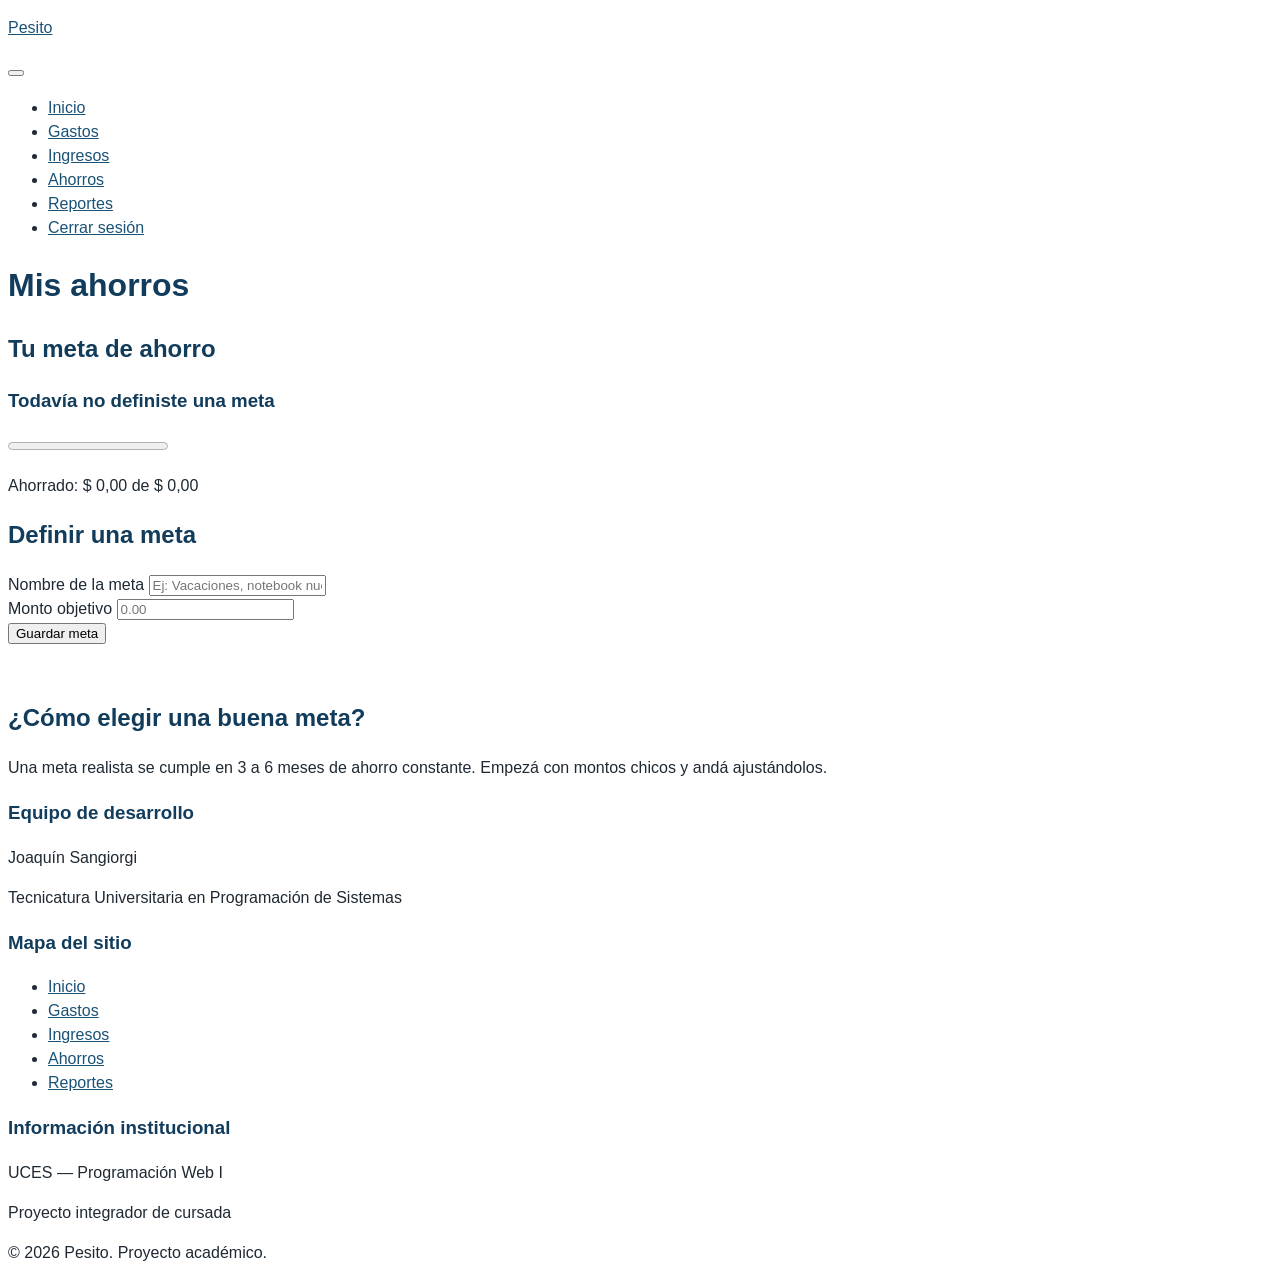
==== ahorros.html @ 657bd7ab "Nueva navegación: login/registro, home con accesos rápidos y páginas separadas - index.html: slogan " ====
<!DOCTYPE html>
<html lang="es">
<head>
  <meta charset="UTF-8">
  <meta name="viewport" content="width=device-width, initial-scale=1.0">
  <title>Mis ahorros | Pesito</title>
  <meta name="description" content="Definí tu meta de ahorro y seguí su progreso.">
  <link rel="stylesheet" href="recursos/style.css">
</head>
<body>

  <header class="sitio-header">
    <div class="contenedor">
      <p class="logo"><a href="inicio.html">Pesito</a></p>

      <button type="button" id="btn-menu" class="menu-toggle" aria-label="Abrir menú de navegación" aria-expanded="false" aria-controls="menu-principal">
        <span class="menu-toggle__barra"></span>
        <span class="menu-toggle__barra"></span>
        <span class="menu-toggle__barra"></span>
      </button>

      <nav class="nav-principal" aria-label="Navegación principal">
        <ul id="menu-principal">
          <li><a href="inicio.html">Inicio</a></li>
          <li><a href="gastos.html">Gastos</a></li>
          <li><a href="ingresos.html">Ingresos</a></li>
          <li><a href="ahorros.html" aria-current="page">Ahorros</a></li>
          <li><a href="reportes.html">Reportes</a></li>
          <li><a href="index.html" class="nav-salir">Cerrar sesión</a></li>
        </ul>
      </nav>
    </div>
  </header>

  <main class="contenedor">

    <h1>Mis ahorros</h1>

    <section id="meta-actual" class="columna-principal">
      <h2>Tu meta de ahorro</h2>

      <article class="tarjeta tarjeta--meta">
        <h3 id="meta-titulo">Todavía no definiste una meta</h3>
        <progress id="meta-progreso" value="0" max="100" aria-labelledby="meta-titulo">0%</progress>
        <p id="meta-detalle" class="tarjeta-detalle">Ahorrado: $ 0,00 de $ 0,00</p>
      </article>
    </section>

    <section id="definir-meta" class="columna-principal">
      <h2>Definir una meta</h2>

      <form id="form-meta" novalidate>
        <div class="campo">
          <label for="meta-nombre">Nombre de la meta</label>
          <input type="text" id="meta-nombre" name="nombreMeta" placeholder="Ej: Vacaciones, notebook nueva..." required>
        </div>

        <div class="campo">
          <label for="meta-monto">Monto objetivo</label>
          <input type="number" id="meta-monto" name="montoMeta" placeholder="0.00" min="1" step="0.01" required>
        </div>

        <button type="submit" class="boton-cta">Guardar meta</button>
        <p id="meta-feedback" class="feedback" aria-live="polite"></p>
      </form>
    </section>

    <aside id="ayuda-metas" class="consejo" aria-label="Consejo sobre metas">
      <h2>¿Cómo elegir una buena meta?</h2>
      <p>Una meta realista se cumple en 3 a 6 meses de ahorro constante. Empezá con montos chicos y andá ajustándolos.</p>
    </aside>

  </main>

  <footer class="sitio-footer">
    <div class="contenedor footer-columnas">
      <div class="footer-col">
        <h3>Equipo de desarrollo</h3>
        <p>Joaquín Sangiorgi</p>
        <p>Tecnicatura Universitaria en Programación de Sistemas</p>
      </div>

      <div class="footer-col">
        <h3>Mapa del sitio</h3>
        <ul>
          <li><a href="inicio.html">Inicio</a></li>
          <li><a href="gastos.html">Gastos</a></li>
          <li><a href="ingresos.html">Ingresos</a></li>
          <li><a href="ahorros.html">Ahorros</a></li>
          <li><a href="reportes.html">Reportes</a></li>
        </ul>
      </div>

      <div class="footer-col">
        <h3>Información institucional</h3>
        <p>UCES &mdash; Programación Web I</p>
        <p>Proyecto integrador de cursada</p>
      </div>
    </div>
    <p class="footer-copy">&copy; 2026 Pesito. Proyecto académico.</p>
  </footer>

  <script src="recursos/funciones.js" defer></script>
</body>
</html>
---- recursos/style.css ----
/* ==========================================================================
   Pesito — Hoja de estilos externa unificada
   ==========================================================================
   FASE 1: por ahora solo hay estilos tipográficos y de color mínimos para
   que el contenido sea legible mientras se revisa la estructura HTML.

   El modelo de caja (reset universal + box-sizing), el contenedor de 960px,
   Flexbox para el menú / columnas / footer, y las media queries responsive
   se implementan en la FASE 2 de este proyecto. No adelantar esas reglas
   acá para no pisar el trabajo de esa etapa.
   ========================================================================== */

body {
  font-family: 'Segoe UI', Arial, sans-serif;
  color: #1f2933;
  line-height: 1.5;
}

a {
  color: #1a5276;
}

h1, h2, h3 {
  color: #123c5c;
}

table {
  border-collapse: collapse;
  width: 100%;
}

th, td {
  border: 1px solid #d0d7de;
  padding: 0.5rem;
  text-align: left;
}

.feedback {
  min-height: 1.2em;
}
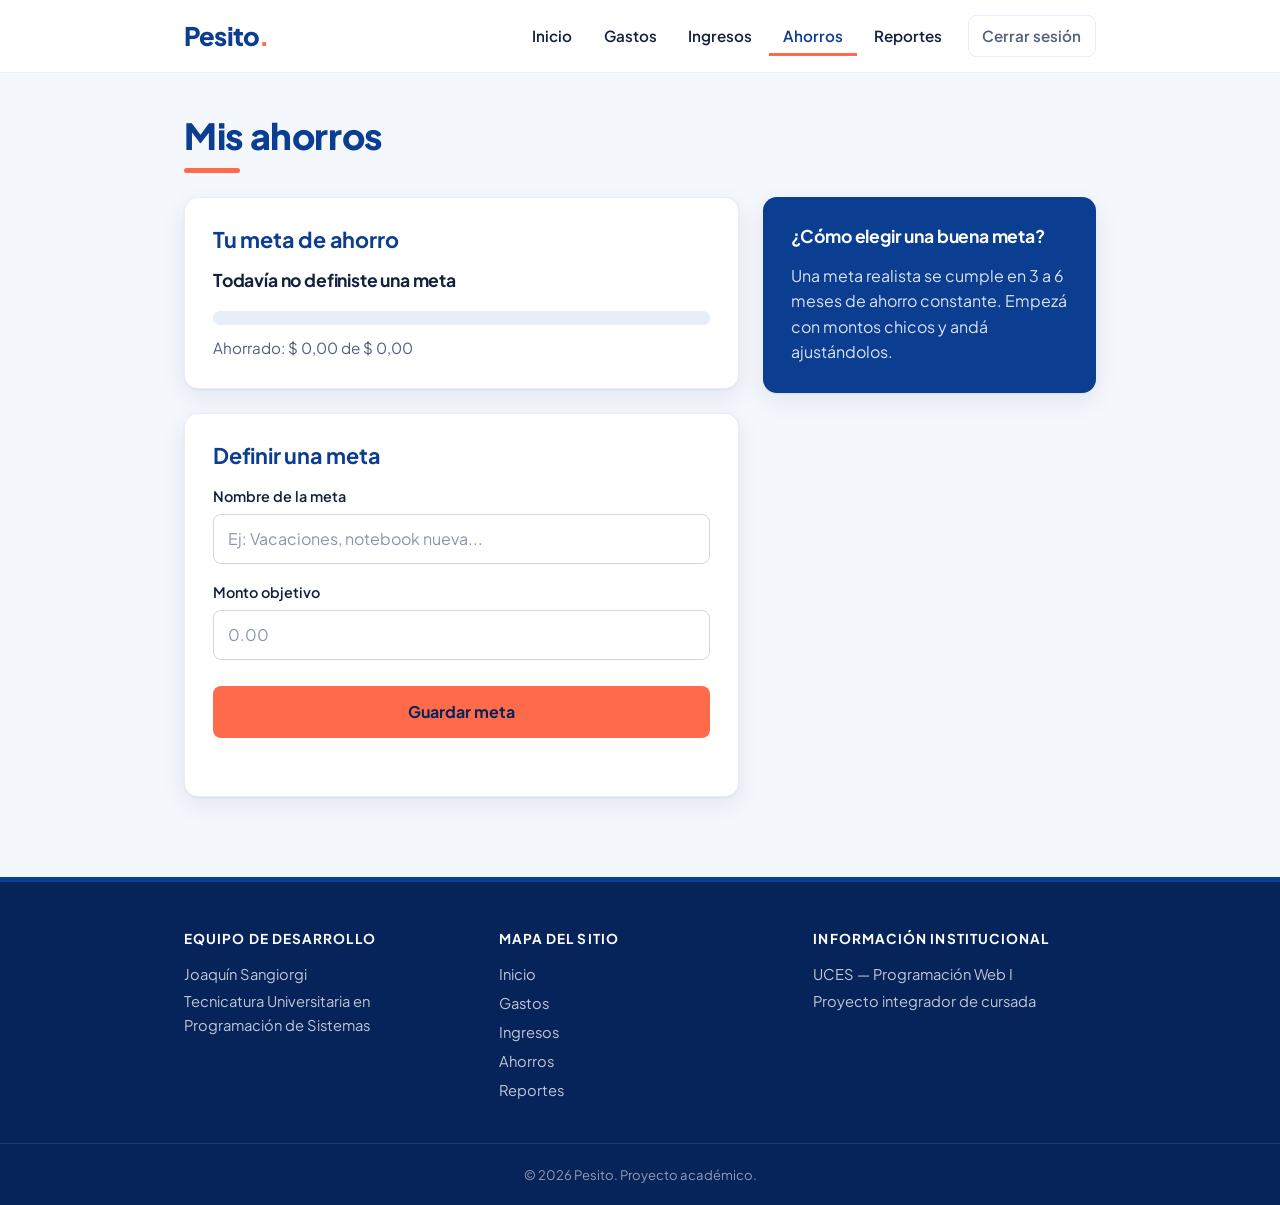
==== commit 8c227cc7: "Agregando estilos y colores" ====
--- a/ahorros.html
+++ b/ahorros.html
@@ -5,6 +5,9 @@
   <meta name="viewport" content="width=device-width, initial-scale=1.0">
   <title>Mis ahorros | Pesito</title>
   <meta name="description" content="Definí tu meta de ahorro y seguí su progreso.">
+  <link rel="preconnect" href="https://fonts.googleapis.com">
+  <link rel="preconnect" href="https://fonts.gstatic.com" crossorigin>
+  <link rel="stylesheet" href="https://fonts.googleapis.com/css2?family=Plus+Jakarta+Sans:wght@400;500;600;700;800&display=swap">
   <link rel="stylesheet" href="recursos/style.css">
 </head>
 <body>
@@ -36,39 +39,43 @@
 
     <h1>Mis ahorros</h1>
 
-    <section id="meta-actual" class="columna-principal">
-      <h2>Tu meta de ahorro</h2>
+    <div class="columnas">
+      <div class="columna-principal">
+        <section id="meta-actual" class="panel">
+          <h2>Tu meta de ahorro</h2>
 
-      <article class="tarjeta tarjeta--meta">
-        <h3 id="meta-titulo">Todavía no definiste una meta</h3>
-        <progress id="meta-progreso" value="0" max="100" aria-labelledby="meta-titulo">0%</progress>
-        <p id="meta-detalle" class="tarjeta-detalle">Ahorrado: $ 0,00 de $ 0,00</p>
-      </article>
-    </section>
+          <article class="tarjeta tarjeta--meta">
+            <h3 id="meta-titulo">Todavía no definiste una meta</h3>
+            <progress id="meta-progreso" value="0" max="100" aria-labelledby="meta-titulo">0%</progress>
+            <p id="meta-detalle" class="tarjeta-detalle">Ahorrado: $ 0,00 de $ 0,00</p>
+          </article>
+        </section>
 
-    <section id="definir-meta" class="columna-principal">
-      <h2>Definir una meta</h2>
+        <section id="definir-meta" class="panel">
+          <h2>Definir una meta</h2>
 
-      <form id="form-meta" novalidate>
-        <div class="campo">
-          <label for="meta-nombre">Nombre de la meta</label>
-          <input type="text" id="meta-nombre" name="nombreMeta" placeholder="Ej: Vacaciones, notebook nueva..." required>
-        </div>
+          <form id="form-meta" novalidate>
+            <div class="campo">
+              <label for="meta-nombre">Nombre de la meta</label>
+              <input type="text" id="meta-nombre" name="nombreMeta" placeholder="Ej: Vacaciones, notebook nueva..." required>
+            </div>
 
-        <div class="campo">
-          <label for="meta-monto">Monto objetivo</label>
-          <input type="number" id="meta-monto" name="montoMeta" placeholder="0.00" min="1" step="0.01" required>
-        </div>
+            <div class="campo">
+              <label for="meta-monto">Monto objetivo</label>
+              <input type="number" id="meta-monto" name="montoMeta" placeholder="0.00" min="1" step="0.01" required>
+            </div>
 
-        <button type="submit" class="boton-cta">Guardar meta</button>
-        <p id="meta-feedback" class="feedback" aria-live="polite"></p>
-      </form>
-    </section>
+            <button type="submit" class="boton-cta">Guardar meta</button>
+            <p id="meta-feedback" class="feedback" aria-live="polite"></p>
+          </form>
+        </section>
+      </div>
 
-    <aside id="ayuda-metas" class="consejo" aria-label="Consejo sobre metas">
-      <h2>¿Cómo elegir una buena meta?</h2>
-      <p>Una meta realista se cumple en 3 a 6 meses de ahorro constante. Empezá con montos chicos y andá ajustándolos.</p>
-    </aside>
+      <aside id="ayuda-metas" class="consejo columna-lateral" aria-label="Consejo sobre metas">
+        <h2>¿Cómo elegir una buena meta?</h2>
+        <p>Una meta realista se cumple en 3 a 6 meses de ahorro constante. Empezá con montos chicos y andá ajustándolos.</p>
+      </aside>
+    </div>
 
   </main>
 
--- a/recursos/style.css
+++ b/recursos/style.css
@@ -1,40 +1,824 @@
 /* ==========================================================================
    Pesito — Hoja de estilos externa unificada
    ==========================================================================
-   FASE 1: por ahora solo hay estilos tipográficos y de color mínimos para
-   que el contenido sea legible mientras se revisa la estructura HTML.
-
-   El modelo de caja (reset universal + box-sizing), el contenedor de 960px,
-   Flexbox para el menú / columnas / footer, y las media queries responsive
-   se implementan en la FASE 2 de este proyecto. No adelantar esas reglas
-   acá para no pisar el trabajo de esa etapa.
+   FASE 2: maquetación, estilos visuales y diseño adaptable.
+
+   Índice
+     1. Variables (paleta y medidas)
+     2. Reset universal y modelo de caja
+     3. Base tipográfica
+     4. Contenedor de 960px
+     5. Encabezado y menú de navegación (Flexbox)
+     6. Hero
+     7. Estructura multi-columna (Flexbox)
+     8. Paneles, tarjetas y bloques
+     9. Formularios y botones
+    10. Tablas
+    11. Pie de página (Flexbox)
+    12. Media queries: tablet (720px) y smartphone (480px)
+
+   Paleta — regla 60-30-10, inspirada en los colores de Vélez Sarsfield:
+     60% Blanco  -> fondo de página y superficies (la camiseta).
+     30% Azul    -> header, hero, títulos, footer, bloques destacados.
+     10% Coral   -> llamados a la acción y detalles. Es complementario dividido
+                    del azul en el círculo cromático (vecino de su opuesto), así que
+                    resalta sin competir con la identidad azul y blanca.
+   Verde y rojo se reservan solo para su significado: ingreso y gasto.
    ========================================================================== */
 
+
+/* 1. Variables ============================================================= */
+
+:root {
+  /* 60% — blancos */
+  --blanco: #ffffff;
+  --fondo: #f4f7fc;            /* blanco con un leve tinte azul: descansa la vista */
+  --azul-50: #e8eef9;          /* bordes suaves, encabezados de tabla */
+
+  /* 30% — azules Vélez */
+  --azul: #0b3d91;             /* azul principal */
+  --azul-oscuro: #06235a;      /* footer, texto sobre el coral */
+  --azul-medio: #2f5fb3;       /* hover y foco */
+
+  /* 10% — acento */
+  --acento: #ff6b4a;
+  --acento-oscuro: #f2552f;
+
+  /* Texto */
+  --texto: #14213d;
+  --texto-suave: #52607a;
+
+  /* Colores con significado (uso puntual) */
+  --verde: #1e8e5a;
+  --rojo: #c8102e;
+
+  /* Medidas */
+  --radio: 14px;
+  --radio-chico: 8px;
+  --sombra: 0 1px 2px rgba(6, 35, 90, 0.06), 0 8px 24px rgba(6, 35, 90, 0.08);
+  --separacion: 1.5rem;
+}
+
+
+/* 2. Reset universal y modelo de caja ====================================== */
+/* box-sizing: border-box hace que width/height incluyan padding y borde,
+   así una caja de 300px mide 300px sin importar su relleno. */
+
+*,
+*::before,
+*::after {
+  margin: 0;
+  padding: 0;
+  box-sizing: border-box;
+}
+
+
+/* 3. Base tipográfica ====================================================== */
+
+html {
+  font-size: 16px;
+}
+
 body {
-  font-family: 'Segoe UI', Arial, sans-serif;
-  color: #1f2933;
-  line-height: 1.5;
+  font-family: 'Plus Jakarta Sans', 'Segoe UI', Arial, sans-serif;
+  background-color: var(--fondo);
+  color: var(--texto);
+  line-height: 1.6;
+  min-height: 100vh;
+  display: flex;               /* empuja el footer al fondo en páginas cortas */
+  flex-direction: column;
+}
+
+main {
+  flex: 1;
+}
+
+h1, h2, h3 {
+  color: var(--azul);
+  line-height: 1.25;
+  letter-spacing: -0.01em;
+}
+
+h1 {
+  font-size: 2.25rem;
+  font-weight: 800;
+  margin-bottom: var(--separacion);
+}
+
+h2 {
+  font-size: 1.35rem;
+  font-weight: 700;
+  margin-bottom: 1rem;
+}
+
+h3 {
+  font-size: 1.1rem;
+  font-weight: 700;
+  margin-bottom: 0.75rem;
+}
+
+p + p {
+  margin-top: 0.5rem;
 }
 
 a {
-  color: #1a5276;
-}
-
-h1, h2, h3 {
-  color: #123c5c;
-}
-
-table {
-  border-collapse: collapse;
+  color: var(--azul);
+}
+
+ul {
+  list-style: none;
+}
+
+:focus-visible {
+  outline: 3px solid var(--acento);
+  outline-offset: 2px;
+}
+
+
+/* 4. Contenedor de 960px =================================================== */
+
+.contenedor {
   width: 100%;
-}
-
-th, td {
-  border: 1px solid #d0d7de;
-  padding: 0.5rem;
-  text-align: left;
+  max-width: 960px;
+  margin: 0 auto;
+  padding: 0 1.5rem;
+}
+
+main.contenedor {
+  padding-top: 2.5rem;
+  padding-bottom: 3.5rem;
+}
+
+/* Título de las páginas internas, con una barrita coral debajo */
+main > h1::after {
+  content: "";
+  display: block;
+  width: 56px;
+  height: 5px;
+  margin-top: 0.6rem;
+  border-radius: 3px;
+  background-color: var(--acento);
+}
+
+
+/* 5. Encabezado y menú de navegación ======================================= */
+
+.sitio-header {
+  background-color: var(--blanco);
+  border-bottom: 1px solid var(--azul-50);
+  position: sticky;
+  top: 0;
+  z-index: 10;
+}
+
+.sitio-header .contenedor {
+  display: flex;
+  justify-content: space-between;
+  align-items: center;
+  gap: 1rem;
+  min-height: 72px;
+}
+
+.logo {
+  font-size: 1.6rem;
+  font-weight: 800;
+  letter-spacing: -0.03em;
+  color: var(--azul);
+}
+
+.logo a {
+  color: inherit;
+  text-decoration: none;
+}
+
+/* El puntito coral del logo */
+.logo::after {
+  content: ".";
+  color: var(--acento);
+}
+
+/* El botón hamburguesa se activa en la Fase 3 (JavaScript).
+   Mientras tanto el menú queda siempre visible. */
+.menu-toggle {
+  display: none;
+}
+
+.nav-principal ul {
+  display: flex;
+  justify-content: space-between;
+  align-items: center;
+  gap: 0.25rem;
+}
+
+.nav-principal a {
+  display: block;
+  padding: 0.5rem 0.85rem;
+  border-radius: var(--radio-chico);
+  color: var(--texto);
+  font-weight: 600;
+  font-size: 0.95rem;
+  text-decoration: none;
+  transition: background-color 0.2s, color 0.2s;
+}
+
+.nav-principal a:hover {
+  background-color: var(--azul-50);
+  color: var(--azul);
+}
+
+/* Página actual: subrayado coral */
+.nav-principal a[aria-current="page"] {
+  color: var(--azul);
+  box-shadow: inset 0 -3px 0 var(--acento);
+  border-radius: var(--radio-chico) var(--radio-chico) 0 0;
+}
+
+.nav-principal .nav-salir {
+  color: var(--texto-suave);
+  border: 1px solid var(--azul-50);
+  margin-left: 0.5rem;
+}
+
+
+/* 6. Hero ================================================================== */
+
+.hero {
+  background-color: var(--azul);
+  background-image: linear-gradient(135deg, var(--azul) 0%, var(--azul-oscuro) 100%);
+  color: var(--blanco);
+  border-radius: var(--radio);
+  padding: 3rem 2.5rem;
+  margin-bottom: 2.5rem;
+  box-shadow: var(--sombra);
+}
+
+.hero h1 {
+  color: var(--blanco);
+  font-size: 2.6rem;
+  max-width: 560px;
+  margin-bottom: 0.75rem;
+}
+
+.hero p {
+  max-width: 520px;
+  font-size: 1.1rem;
+  color: rgba(255, 255, 255, 0.85);
+}
+
+
+/* 7. Estructura multi-columna ============================================== */
+
+.columnas {
+  display: flex;
+  align-items: flex-start;
+  gap: var(--separacion);
+  margin-bottom: var(--separacion);
+}
+
+.columna-principal {
+  flex: 2;                     /* ocupa dos tercios */
+  min-width: 0;
+}
+
+.columna-lateral {
+  flex: 1;                     /* ocupa un tercio */
+  min-width: 0;
+}
+
+/* Las secciones apiladas dentro de una columna se separan entre sí */
+.columna-principal > .panel + .panel {
+  margin-top: var(--separacion);
+}
+
+
+/* 8. Paneles, tarjetas y bloques =========================================== */
+
+.panel {
+  background-color: var(--blanco);
+  border: 1px solid var(--azul-50);
+  border-radius: var(--radio);
+  padding: 1.75rem;
+  box-shadow: var(--sombra);
+}
+
+/* Bloque lateral de consejo: superficie azul (parte del 30%) */
+.consejo {
+  background-color: var(--azul);
+  color: var(--blanco);
+  border-radius: var(--radio);
+  padding: 1.75rem;
+  box-shadow: var(--sombra);
+}
+
+.consejo h2 {
+  color: var(--blanco);
+  font-size: 1.1rem;
+}
+
+.consejo p {
+  color: rgba(255, 255, 255, 0.85);
+}
+
+/* Total del mes en Gastos / Ingresos */
+.tarjeta-valor {
+  font-size: 2.25rem;
+  font-weight: 800;
+  color: var(--blanco);
+  font-variant-numeric: tabular-nums;
+  letter-spacing: -0.02em;
+}
+
+.tarjeta-total {
+  border-top: 6px solid var(--acento);
+}
+
+/* Inicio — accesos rápidos */
+.acciones-lista {
+  display: flex;
+  flex-wrap: wrap;
+  gap: 1rem;
+}
+
+.acciones-lista li {
+  flex: 1 1 calc(50% - 0.5rem);
+}
+
+.accion {
+  display: flex;
+  flex-direction: column;
+  gap: 0.35rem;
+  height: 100%;
+  padding: 1.35rem 1.35rem 1.35rem 1.5rem;
+  background-color: var(--blanco);
+  border: 1px solid var(--azul-50);
+  border-left: 5px solid var(--azul);
+  border-radius: var(--radio);
+  color: var(--texto-suave);
+  text-decoration: none;
+  box-shadow: var(--sombra);
+  transition: transform 0.2s, border-color 0.2s;
+}
+
+.accion strong {
+  color: var(--azul);
+  font-size: 1.1rem;
+}
+
+.accion strong::after {
+  content: " →";
+  color: var(--acento-oscuro);
+}
+
+.accion:hover {
+  transform: translateY(-3px);
+  border-left-color: var(--acento);
+}
+
+/* Inicio — resumen del mes */
+.resumen {
+  background-color: var(--azul-oscuro);
+  color: var(--blanco);
+  border-radius: var(--radio);
+  padding: 1.75rem;
+  box-shadow: var(--sombra);
+}
+
+.resumen h2 {
+  color: var(--blanco);
+}
+
+.resumen-datos dt {
+  font-size: 0.85rem;
+  color: rgba(255, 255, 255, 0.7);
+  margin-top: 1rem;
+}
+
+.resumen-datos dd {
+  font-size: 1.4rem;
+  font-weight: 700;
+  font-variant-numeric: tabular-nums;
+}
+
+/* El saldo es el dato más importante: más grande y en coral */
+.resumen-datos dd:first-of-type {
+  font-size: 2.1rem;
+  font-weight: 800;
+  color: var(--acento);
+  padding-bottom: 1rem;
+  border-bottom: 1px solid rgba(255, 255, 255, 0.15);
+}
+
+/* Ahorros — meta con barra de progreso */
+.tarjeta--meta h3 {
+  color: var(--texto);
+}
+
+progress {
+  -webkit-appearance: none;
+  appearance: none;
+  width: 100%;
+  height: 14px;
+  border: none;
+  border-radius: 7px;
+  background-color: var(--azul-50);
+  overflow: hidden;
+  margin: 0.5rem 0;
+}
+
+progress::-webkit-progress-bar {
+  background-color: var(--azul-50);
+  border-radius: 7px;
+}
+
+progress::-webkit-progress-value {
+  background-color: var(--azul);
+  border-radius: 7px;
+}
+
+progress::-moz-progress-bar {
+  background-color: var(--azul);
+  border-radius: 7px;
+}
+
+.tarjeta-detalle {
+  color: var(--texto-suave);
+  font-size: 0.95rem;
+}
+
+/* Reportes — lugar reservado para los gráficos */
+.graficos > p {
+  color: var(--texto-suave);
+}
+
+.grafico-barras {
+  display: flex;
+  align-items: center;
+  justify-content: center;
+  min-height: 200px;
+  margin-top: 1rem;
+  padding: 1.5rem;
+  border: 2px dashed var(--azul-50);
+  border-radius: var(--radio-chico);
+  background-color: var(--fondo);
+}
+
+.grafico-vacio {
+  color: var(--texto-suave);
+  text-align: center;
+  font-size: 0.95rem;
+}
+
+/* Index — acceso */
+.acceso > h2 {
+  font-size: 1.6rem;
+}
+
+.nota-acceso {
+  color: var(--texto-suave);
+  font-size: 0.9rem;
+  margin-bottom: var(--separacion);
+}
+
+.acceso-paneles {
+  display: flex;
+  gap: var(--separacion);
+}
+
+.acceso-panel {
+  flex: 1;
+}
+
+/* El panel de registro lleva el filo azul para diferenciarse */
+#registrarse {
+  border-top: 5px solid var(--azul);
+}
+
+
+/* 9. Formularios y botones ================================================= */
+
+.campo {
+  display: flex;
+  flex-direction: column;
+  gap: 0.35rem;
+  margin-bottom: 1.1rem;
+}
+
+label {
+  font-weight: 600;
+  font-size: 0.9rem;
+  color: var(--texto);
+}
+
+input,
+select,
+textarea {
+  width: 100%;
+  font: inherit;
+  color: var(--texto);
+  background-color: var(--blanco);
+  border: 1.5px solid #cdd7e8;
+  border-radius: var(--radio-chico);
+  padding: 0.7rem 0.9rem;
+  transition: border-color 0.2s, box-shadow 0.2s;
+}
+
+textarea {
+  min-height: 120px;
+  resize: vertical;
+}
+
+input::placeholder,
+textarea::placeholder {
+  color: #8a96ad;
+}
+
+input:focus,
+select:focus,
+textarea:focus {
+  outline: none;
+  border-color: var(--azul-medio);
+  box-shadow: 0 0 0 4px rgba(47, 95, 179, 0.15);
+}
+
+/* Botón principal: el 10% coral. Texto azul oscuro = contraste ~5.3:1 (AA).
+   Con texto blanco el coral no llega al mínimo de accesibilidad */
+.boton-cta {
+  display: inline-block;
+  width: 100%;
+  margin-top: 0.5rem;
+  padding: 0.85rem 1.5rem;
+  font: inherit;
+  font-weight: 700;
+  color: var(--azul-oscuro);
+  background-color: var(--acento);
+  border: none;
+  border-radius: var(--radio-chico);
+  cursor: pointer;
+  transition: background-color 0.2s, transform 0.1s;
+}
+
+.boton-cta:hover {
+  background-color: var(--acento-oscuro);
+}
+
+.boton-cta:active {
+  transform: translateY(1px);
 }
 
 .feedback {
   min-height: 1.2em;
-}
+  margin-top: 0.75rem;
+  font-size: 0.9rem;
+  font-weight: 600;
+}
+
+.campo-buscador {
+  max-width: 420px;
+}
+
+
+/* 10. Tablas =============================================================== */
+
+/* En pantallas angostas la tabla se desplaza dentro de su caja
+   en lugar de romper el ancho de la página */
+.tabla-scroll {
+  overflow-x: auto;
+}
+
+table {
+  width: 100%;
+  border-collapse: collapse;
+  font-size: 0.95rem;
+}
+
+caption {
+  text-align: left;
+  font-size: 0.85rem;
+  color: var(--texto-suave);
+  padding-bottom: 0.5rem;
+}
+
+th,
+td {
+  padding: 0.8rem 1rem;
+  text-align: left;
+  border-bottom: 1px solid var(--azul-50);
+}
+
+th {
+  background-color: var(--azul-50);
+  color: var(--azul);
+  font-size: 0.8rem;
+  font-weight: 700;
+  text-transform: uppercase;
+  letter-spacing: 0.04em;
+}
+
+th:first-child {
+  border-radius: var(--radio-chico) 0 0 var(--radio-chico);
+}
+
+th:last-child {
+  border-radius: 0 var(--radio-chico) var(--radio-chico) 0;
+}
+
+/* Columna de montos alineada a la derecha, con números de ancho fijo */
+th:last-child,
+td:last-child {
+  text-align: right;
+  font-variant-numeric: tabular-nums;
+}
+
+tbody tr:hover {
+  background-color: var(--fondo);
+}
+
+/* Fila de "todavía no hay datos" */
+td[colspan] {
+  text-align: center !important;
+  color: var(--texto-suave);
+  padding: 2rem 1rem;
+}
+
+#tabla-gastos td:last-child {
+  color: var(--rojo);
+  font-weight: 700;
+}
+
+#tabla-ingresos td:last-child {
+  color: var(--verde);
+  font-weight: 700;
+}
+
+
+/* 11. Pie de página ======================================================== */
+
+.sitio-footer {
+  background-color: var(--azul-oscuro);
+  color: rgba(255, 255, 255, 0.75);
+  padding-top: 3rem;
+  font-size: 0.92rem;
+  border-top: 5px solid var(--azul);
+}
+
+.footer-columnas {
+  display: flex;
+  justify-content: space-between;
+  gap: 2rem;
+}
+
+.footer-col {
+  flex: 1;
+}
+
+.footer-col h3 {
+  color: var(--blanco);
+  font-size: 0.85rem;
+  text-transform: uppercase;
+  letter-spacing: 0.08em;
+  margin-bottom: 1rem;
+}
+
+.footer-col p + p {
+  margin-top: 0.25rem;
+}
+
+.footer-col li + li {
+  margin-top: 0.35rem;
+}
+
+.footer-col a {
+  color: rgba(255, 255, 255, 0.75);
+  text-decoration: none;
+}
+
+.footer-col a:hover {
+  color: var(--acento);
+}
+
+.footer-copy {
+  text-align: center;
+  margin-top: 2.5rem;
+  padding: 1.25rem 1.5rem;
+  border-top: 1px solid rgba(255, 255, 255, 0.1);
+  font-size: 0.82rem;
+  color: rgba(255, 255, 255, 0.55);
+}
+
+
+/* 12. Media queries ======================================================== */
+
+/* --- Tablet: 720px o menos -------------------------------------------------
+   Las columnas pasan a apilarse: la barra lateral queda debajo del
+   contenido principal. El menú baja a su propia fila debajo del logo. */
+@media (max-width: 720px) {
+
+  .sitio-header .contenedor {
+    flex-wrap: wrap;
+    padding-top: 0.75rem;
+    padding-bottom: 0.5rem;
+  }
+
+  .nav-principal {
+    width: 100%;
+    overflow-x: auto;
+  }
+
+  .columnas,
+  .acceso-paneles {
+    flex-direction: column;
+    align-items: stretch;
+  }
+
+  .columna-principal,
+  .columna-lateral {
+    width: 100%;
+  }
+
+  .hero {
+    padding: 2.5rem 2rem;
+  }
+
+  .hero h1 {
+    font-size: 2.1rem;
+  }
+
+  .footer-columnas {
+    flex-wrap: wrap;
+  }
+
+  .footer-col {
+    flex: 1 1 40%;
+  }
+}
+
+/* --- Smartphone: 480px o menos ---------------------------------------------
+   El menú se apila verticalmente para que cada opción sea fácil de tocar.
+   Textos y márgenes se achican proporcionalmente (todo está en rem). */
+@media (max-width: 480px) {
+
+  html {
+    font-size: 15px;
+  }
+
+  .contenedor {
+    padding: 0 1rem;
+  }
+
+  main.contenedor {
+    padding-top: 1.5rem;
+    padding-bottom: 2.5rem;
+  }
+
+  .nav-principal ul {
+    flex-direction: column;
+    align-items: stretch;
+    gap: 0.15rem;
+  }
+
+  .nav-principal a {
+    padding: 0.7rem 0.85rem;
+  }
+
+  .nav-principal a[aria-current="page"] {
+    background-color: var(--azul-50);
+    box-shadow: inset 4px 0 0 var(--acento);
+    border-radius: var(--radio-chico);
+  }
+
+  .nav-principal .nav-salir {
+    margin-left: 0;
+    margin-top: 0.35rem;
+  }
+
+  .sitio-header {
+    position: static;           /* el menú apilado es alto: no lo fijamos */
+  }
+
+  h1 {
+    font-size: 1.75rem;
+  }
+
+  .hero {
+    padding: 2rem 1.5rem;
+  }
+
+  .hero h1 {
+    font-size: 1.75rem;
+  }
+
+  .panel,
+  .consejo,
+  .resumen {
+    padding: 1.25rem;
+  }
+
+  .acciones-lista li {
+    flex-basis: 100%;
+  }
+
+  .footer-columnas {
+    flex-direction: column;
+    gap: 1.75rem;
+  }
+}
